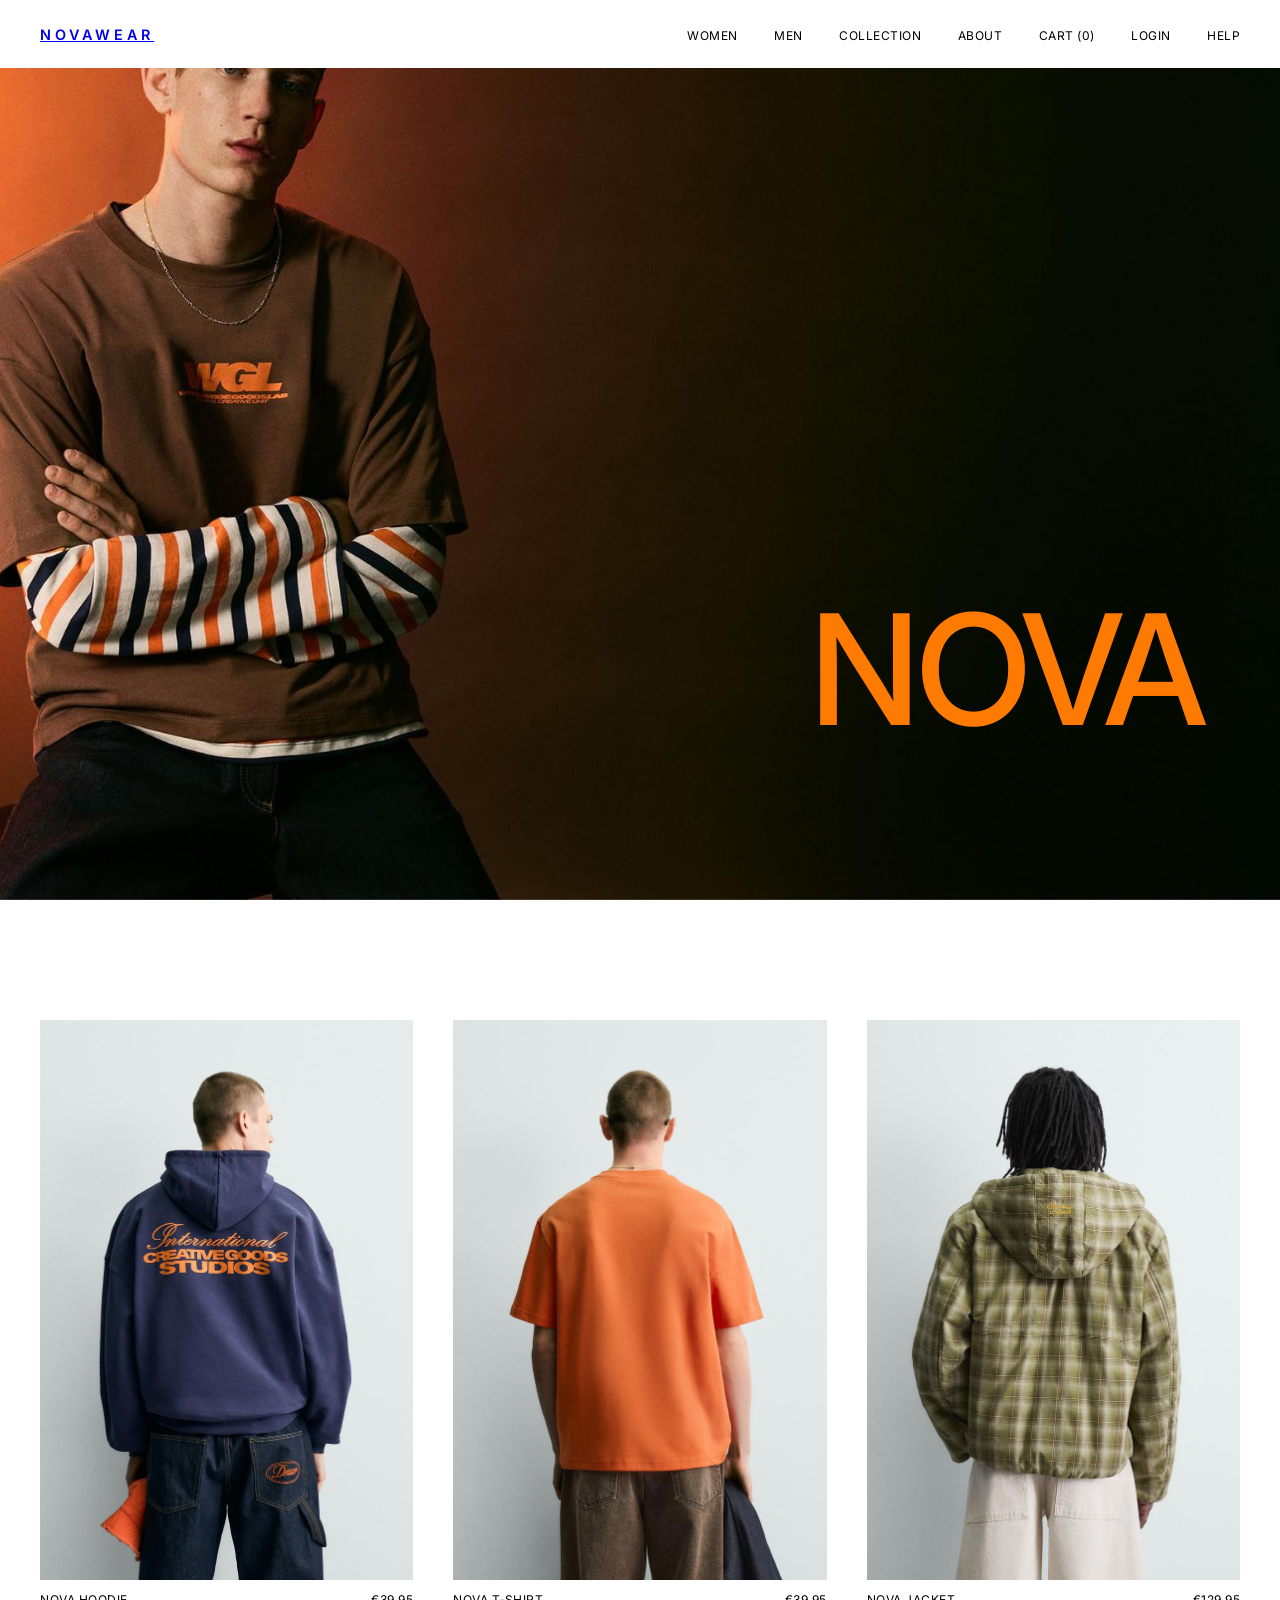
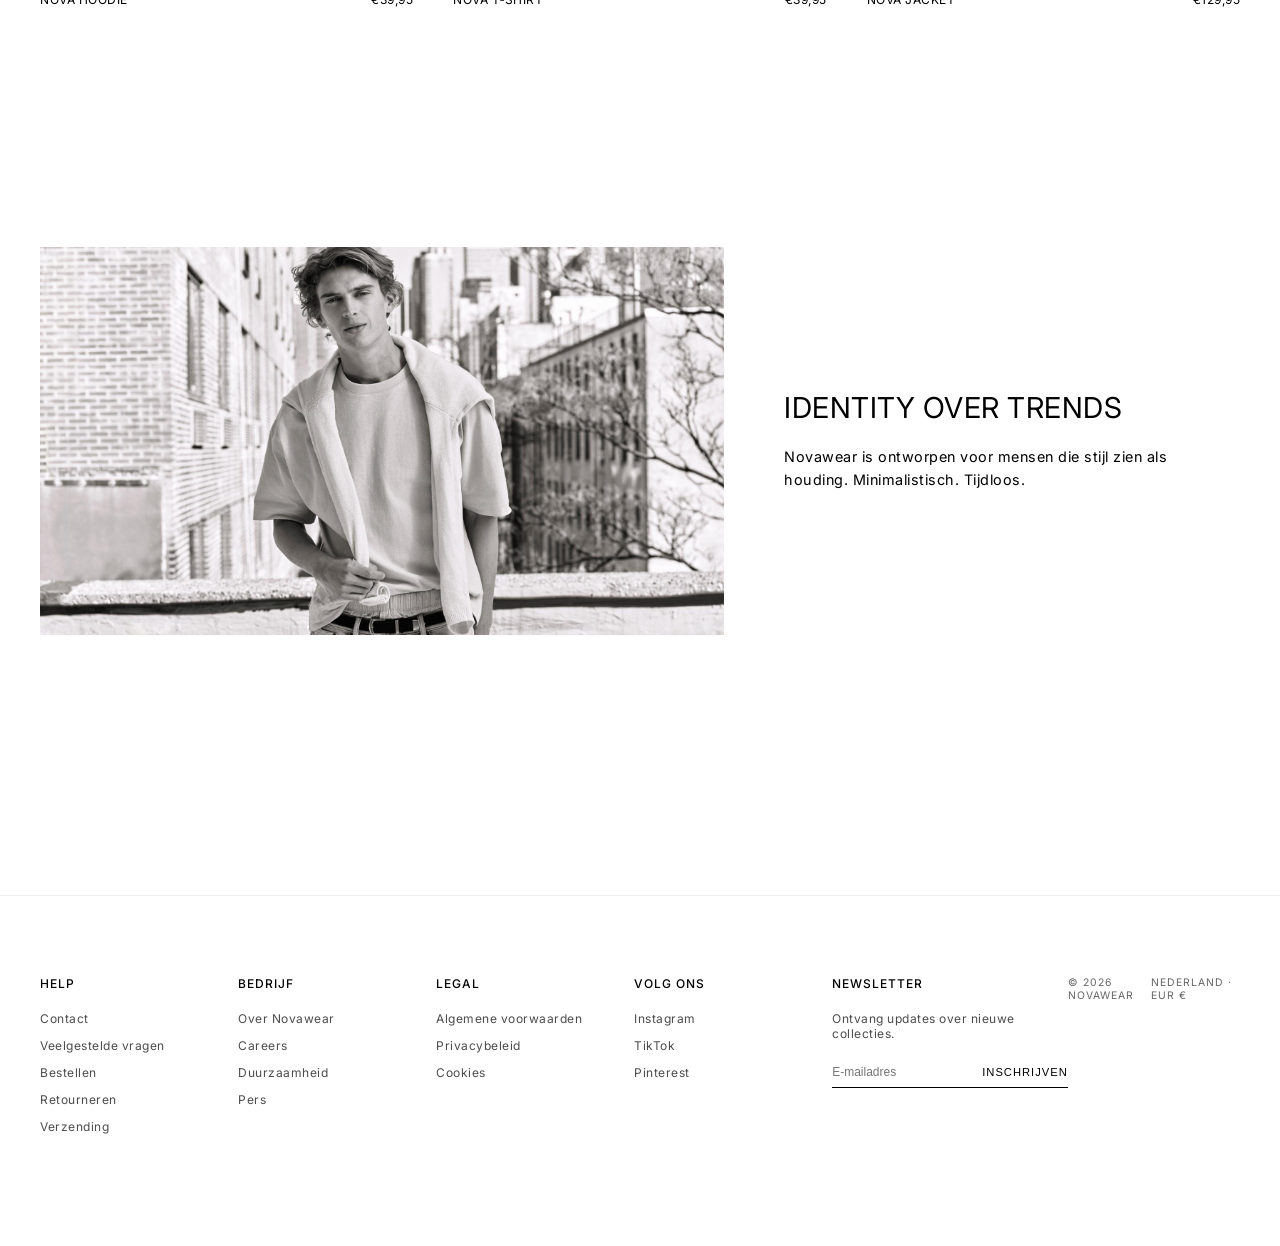
==== index.html @ 38c389eb "Initial commit: Novawear website with auth system" ====
<!DOCTYPE html>
<html lang="nl">
<head>
  <meta charset="UTF-8">
  <meta name="viewport" content="width=device-width, initial-scale=1.0">
  <title>Novawear</title>

  <!-- GOOGLE FONT -->
  <link href="https://fonts.googleapis.com/css2?family=Inter:wght@300;400;500;600&display=swap" rel="stylesheet">

  <!-- CSS -->
  <link rel="stylesheet" href="style.css">
</head>
<body>

<header class="header">
  <div class="logo">
    <a href="index.html">NOVAWEAR</a>
  </div>

  <nav class="nav" id="nav">
    <a href="women.html">WOMEN</a>
    <a href="men.html">MEN</a>
    <a href="collection.html">COLLECTION</a>
    <a href="about.html">ABOUT</a>
    <a href="cart.html">CART (<span id="cartCount">0</span>)</a>

    <!-- AUTH LINKS -->
    <a href="login.html" id="loginLink">LOGIN</a>
    <a href="account.html" id="accountLink" style="display:none;">ACCOUNT</a>
    <a href="#" id="logoutBtn" style="display:none;">LOGOUT</a>

    <a href="help.html">HELP</a>
  </nav>
</header>


<!-- ZARA STYLE HERO SLIDER -->
<section class="hero-zara">
  <img id="heroImage" src="images/hero foto voor website banner zara.jpg" alt="Novawear hero">

  <div class="hero-brand" id="heroBrand">
    <span>NOVA</span>
  </div>
</section>


<!-- ================= COLLECTION ================= -->
<section class="collection">
  <div class="product">
    <img src="images/SWEATSHIRT MET TEKSTEN EN CONTRASTERENDE CAPUCHON  2.jpg" alt="Nova Hoodie">
    <div class="info">
      <span>NOVA HOODIE</span>
      <span>€39,95</span>
    </div>
  </div>

  <div class="product">
    <img src="images/T%20shirt%20in%20relaxed%20fit%20interlock%202.jpg" alt="Nova T‑Shirt">
    <div class="info">
      <span>NOVA T‑SHIRT</span>
      <span>€39,95</span>
    </div>
  </div>

  <div class="product">
    <img src="images/CAZADORA RUITEN CAPUCHON 2.jpg" alt="Nova Jacket">
    <div class="info">
      <span>NOVA JACKET</span>
      <span>€129,95</span>
    </div>
  </div>
</section>

<!-- ================= EDITORIAL ================= -->
<section class="editorial">
  <img src="images/zara banner voor novawear 1.jpg" alt="Editorial image">
  <div class="editorial-text">
    <h2>IDENTITY OVER TRENDS</h2>
    <p>
      Novawear is ontworpen voor mensen die stijl zien als houding.
      Minimalistisch. Tijdloos.
    </p>
  </div>
</section>

<!-- ================= FOOTER ================= -->
<footer class="footer">
  <div class="footer-inner">

    <div class="footer-col">
      <h4>HELP</h4>
      <a href="#">Contact</a>
      <a href="#">Veelgestelde vragen</a>
      <a href="#">Bestellen</a>
      <a href="#">Retourneren</a>
      <a href="#">Verzending</a>
    </div>

    <div class="footer-col">
      <h4>BEDRIJF</h4>
      <a href="#">Over Novawear</a>
      <a href="#">Careers</a>
      <a href="#">Duurzaamheid</a>
      <a href="#">Pers</a>
    </div>

    <div class="footer-col">
      <h4>LEGAL</h4>
      <a href="#">Algemene voorwaarden</a>
      <a href="#">Privacybeleid</a>
      <a href="#">Cookies</a>
    </div>

    <div class="footer-col">
      <h4>VOLG ONS</h4>
      <a href="#">Instagram</a>
      <a href="#">TikTok</a>
      <a href="#">Pinterest</a>
    </div>

    <div class="footer-col newsletter">
      <h4>NEWSLETTER</h4>
      <p>Ontvang updates over nieuwe collecties.</p>
      <form>
        <input type="email" placeholder="E‑mailadres">
        <button type="submit">INSCHRIJVEN</button>
      </form>
    </div>

  </div>

  <div class="footer-bottom">
    <span>© 2026 NOVAWEAR</span>
    <span>NEDERLAND · EUR €</span>
  </div>
</footer>

</body>
</html>
---- style.css ----
/* RESET */
* {
  margin: 0;
  padding: 0;
  box-sizing: border-box;
}

/* BASE */
body {
  font-family: 'Inter', sans-serif;
  background: #fff;
  color: #000;
  letter-spacing: 0.5px;
}

img {
  width: 100%;
  display: block;
}

/* HEADER */
.header {
  position: fixed;
  top: 0;
  width: 100%;
  padding: 24px 40px;
  display: flex;
  justify-content: space-between;
  align-items: center;
  background: white;
  z-index: 1000;
}

.logo {
  font-weight: 600;
  letter-spacing: 4px;
  font-size: 0.9rem;
}

.nav a {
  margin-left: 32px;
  font-size: 0.75rem;
  text-decoration: none;
  color: black;
}

/* HERO */
.hero {
  margin-top: 80px;
}

.hero img {
  height: 90vh;
  object-fit: cover;
}

/* COLLECTION */
.collection {
  display: grid;
  grid-template-columns: repeat(3, 1fr);
  gap: 40px;
  padding: 120px 40px;
}

.product img {
  margin-bottom: 12px;
}

.info {
  display: flex;
  justify-content: space-between;
  font-size: 0.75rem;
}

/* EDITORIAL */
.editorial {
  display: grid;
  grid-template-columns: 1.5fr 1fr;
  gap: 60px;
  padding: 120px 40px;
  align-items: center;
}

.editorial-text h2 {
  font-size: 1.8rem;
  font-weight: 400;
  margin-bottom: 20px;
}

.editorial-text p {
  font-size: 0.9rem;
  max-width: 400px;
  line-height: 1.6;
}

/* FOOTER */
.footer {
  padding: 40px;
  display: flex;
  justify-content: space-between;
  font-size: 0.7rem;
  border-top: 1px solid #eee;
}

/* RESPONSIVE */
@media (max-width: 900px) {
  .collection {
    grid-template-columns: 1fr;
  }

  .editorial {
    grid-template-columns: 1fr;
  }

  .nav {
    display: none;
  }
}
/* ================= FOOTER ================= */

.footer {
  border-top: 1px solid #eee;
  padding: 80px 40px 40px;
  background: #fff;
}

.footer-inner {
  display: grid;
  grid-template-columns: repeat(5, 1fr);
  gap: 40px;
  margin-bottom: 60px;
}

.footer-col h4 {
  font-size: 0.75rem;
  font-weight: 500;
  letter-spacing: 1px;
  margin-bottom: 20px;
}

.footer-col a {
  display: block;
  font-size: 0.75rem;
  color: #000;
  text-decoration: none;
  margin-bottom: 12px;
  opacity: 0.7;
  transition: opacity 0.2s ease;
}

.footer-col a:hover {
  opacity: 1;
}

.footer-col p {
  font-size: 0.75rem;
  opacity: 0.7;
  margin-bottom: 16px;
}

/* Newsletter */
.newsletter form {
  display: flex;
  border-bottom: 1px solid #000;
}

.newsletter input {
  flex: 1;
  border: none;
  outline: none;
  font-size: 0.75rem;
  padding: 8px 0;
}

.newsletter button {
  background: none;
  border: none;
  font-size: 0.7rem;
  letter-spacing: 1px;
  cursor: pointer;
}

/* Footer bottom */
.footer-bottom {
  display: flex;
  justify-content: space-between;
  font-size: 0.7rem;
  opacity: 0.6;
}

/* ================= RESPONSIVE ================= */
@media (max-width: 900px) {
  .footer-inner {
    grid-template-columns: 1fr 1fr;
  }

  .footer-bottom {
    flex-direction: column;
    gap: 10px;
  }
}
/* ================= ZARA STYLE HERO ================= */

.hero-zara {
  position: relative;
  height: 100vh;
  overflow: hidden;
  background: #000;
}

/* Foto links */
.hero-image {
  position: absolute;
  left: 0;
  top: 0;
  width: 55%;
  height: 100%;
  object-fit: cover;
}

/* Grote merknaam rechts */
.hero-brand {
  position: absolute;
  right: 5%;
  bottom: 15%;
}

.hero-brand span {
  font-size: 22vw;
  font-weight: 500;
  letter-spacing: -10px;
  color: #ff7a00; /* accentkleur – kun je zwart maken */
  line-height: 0.9;
}

/* Menu rechtsboven */
.hero-menu {
  position: absolute;
  top: 30px;
  right: 40px;
  display: flex;
  flex-direction: column;
  gap: 14px;
}

.hero-menu a {
  font-size: 0.7rem;
  letter-spacing: 1px;
  text-decoration: none;
  color: white;
  opacity: 0.85;
}

.hero-menu a:hover {
  opacity: 1;
}

/* Responsive */
@media (max-width: 900px) {
  .hero-image {
    width: 100%;
  }

  .hero-brand span {
    font-size: 30vw;
    color: white;
  }
}
/* ===== ZARA HERO SLIDER ===== */

.hero-zara {
  position: relative;
  height: 100vh;
  overflow: hidden;
  background: #000;
}

.hero-zara img {
  position: absolute;
  inset: 0;
  width: 100%;
  height: 100%;
  object-fit: cover;
  transition: opacity 1.2s ease;
}

/* Merknaam – bewust kleiner en rustiger */
.hero-brand {
  position: absolute;
  right: 6%;
  bottom: 18%;
}

.hero-brand span {
  font-size: 12vw;        /* VEEL kleiner dan eerst */
  font-weight: 500;
  letter-spacing: -4px;
  transition: color 0.8s ease;
}

/* Menu rechtsboven */
.hero-menu {
  position: absolute;
  top: 32px;
  right: 40px;
  display: flex;
  flex-direction: column;
  gap: 14px;
}

.hero-menu a {
  font-size: 0.7rem;
  letter-spacing: 1px;
  color: white;
  text-decoration: none;
  opacity: 0.8;
}

.hero-menu a:hover {
  opacity: 1;
}

/* Mobile */
@media (max-width: 900px) {
  .hero-brand span {
    font-size: 22vw;
  }
}
/* =========================================
   AUTH PAGES – HIGH FASHION STYLE
   (LOGIN / REGISTER / HELP)
   ========================================= */

.auth-page,
.help-page {
  max-width: 460px;
  margin: 180px auto 140px;
  padding: 0 20px;
}

/* Titels */
.auth-page h1,
.help-page h1 {
  font-size: 2.2rem;
  font-weight: 400;
  letter-spacing: 3px;
  text-align: center;
  margin-bottom: 70px;
}

/* ================= FORMS ================= */

.auth-form {
  display: flex;
  flex-direction: column;
  gap: 36px;
}

.auth-form label {
  display: flex;
  flex-direction: column;
}

.auth-form span {
  font-size: 0.65rem;
  letter-spacing: 1.5px;
  text-transform: uppercase;
  margin-bottom: 8px;
  color: #666;
}

/* Inputs – ultra clean */
.auth-form input {
  border: none;
  border-bottom: 1px solid #000;
  padding: 10px 2px;
  font-size: 0.9rem;
  background: transparent;
  outline: none;
  transition: border-color 0.3s ease;
}

.auth-form input:focus {
  border-bottom-color: #ff7a00;
}

/* Button */
.auth-form button {
  margin-top: 10px;
  padding: 16px;
  background: #000;
  color: #fff;
  border: none;
  font-size: 0.7rem;
  letter-spacing: 2px;
  cursor: pointer;
  transition: background 0.3s ease;
}

.auth-form button:hover {
  background: #111;
}

/* Extra tekst */
.auth-note {
  margin-top: 34px;
  font-size: 0.65rem;
  letter-spacing: 1px;
  text-align: center;
}

.auth-note a {
  color: #000;
  text-decoration: none;
  border-bottom: 1px solid #000;
  padding-bottom: 2px;
}

/* ================= HELP PAGE ================= */

.help-page {
  max-width: 640px;
}

.help-section {
  margin-bottom: 70px;
}

.help-section h3 {
  font-size: 0.9rem;
  font-weight: 500;
  letter-spacing: 1px;
  margin-bottom: 12px;
}

.help-section p {
  font-size: 0.85rem;
  line-height: 1.7;
  color: #444;
  max-width: 520px;
}

/* Divider */
.help-section:not(:last-child) {
  padding-bottom: 40px;
  border-bottom: 1px solid #eee;
}

/* ================= FOOTER ================= */

.footer {
  margin-top: 140px;
}

.footer-bottom {
  font-size: 0.65rem;
  letter-spacing: 1px;
  opacity: 0.6;
}

/* ================= RESPONSIVE ================= */

@media (max-width: 768px) {
  .auth-page,
  .help-page {
    margin-top: 140px;
  }

  .auth-page h1,
  .help-page h1 {
    font-size: 1.9rem;
  }
}
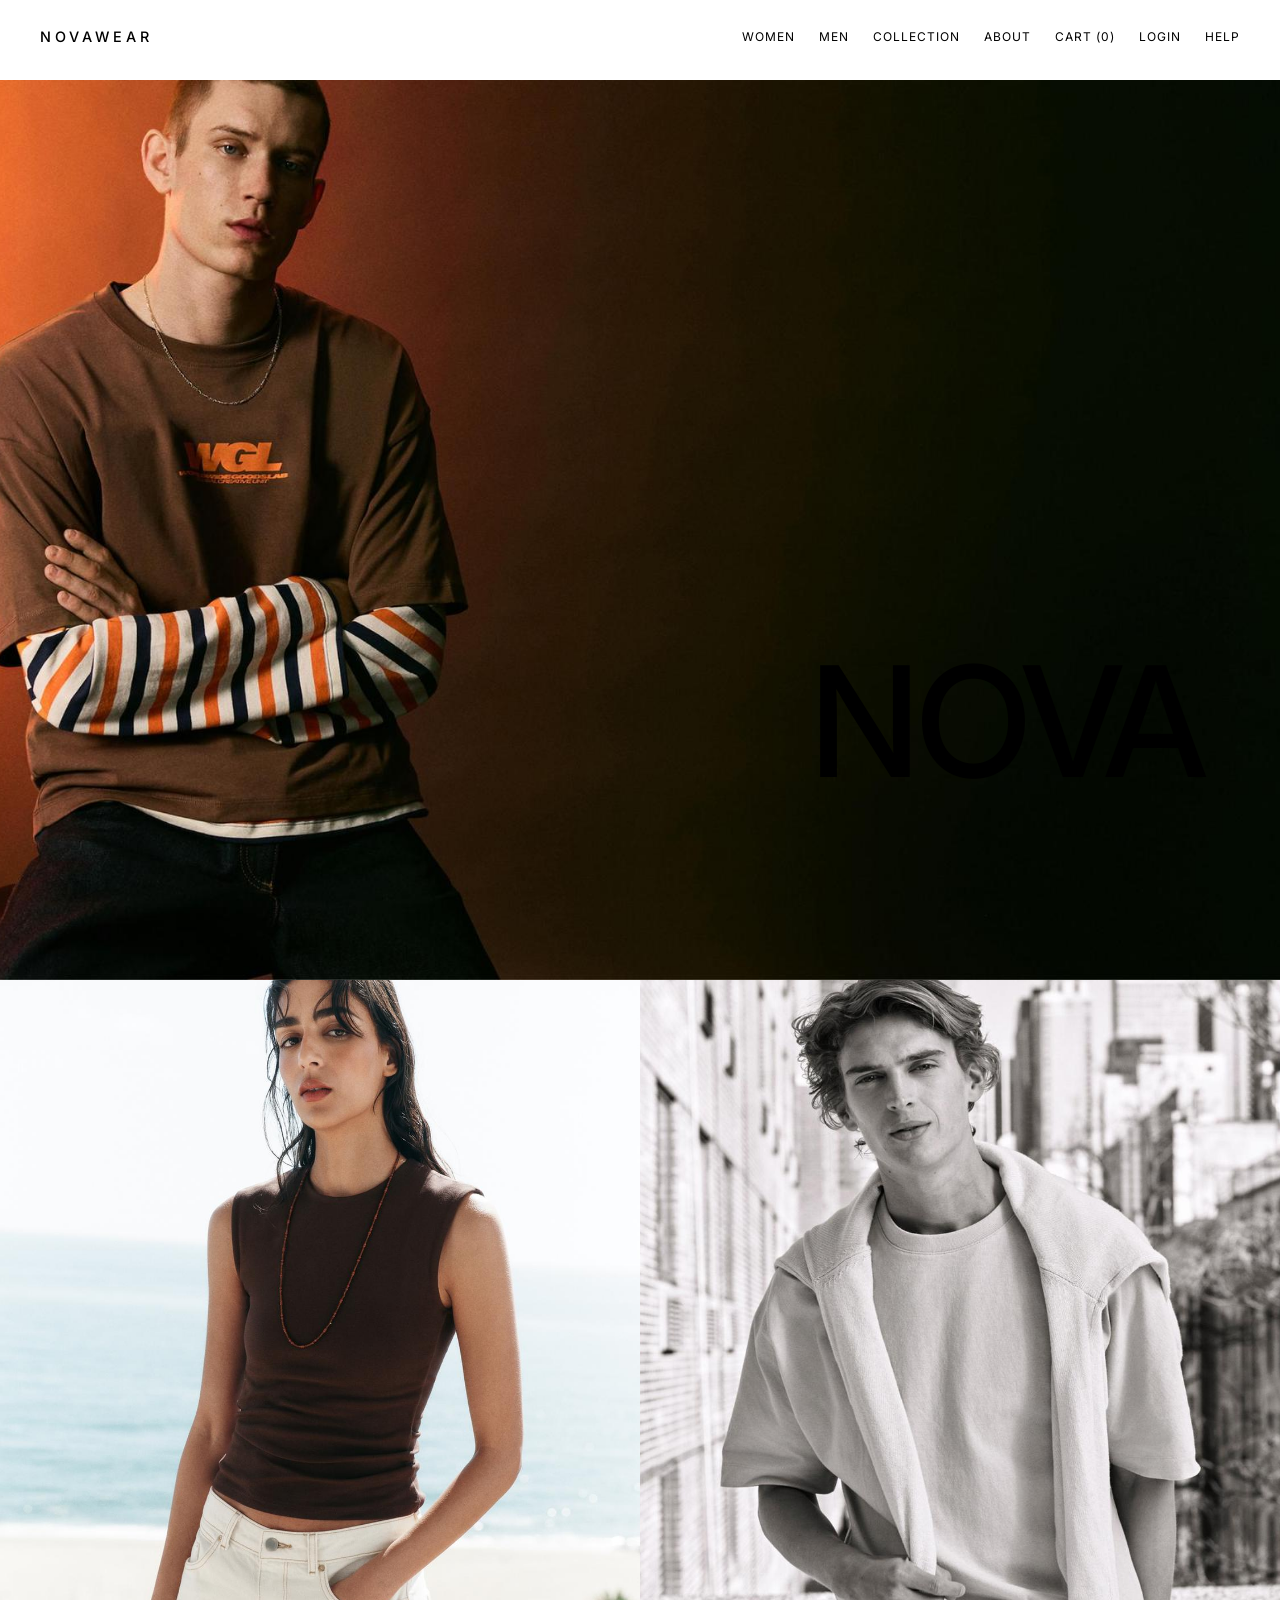
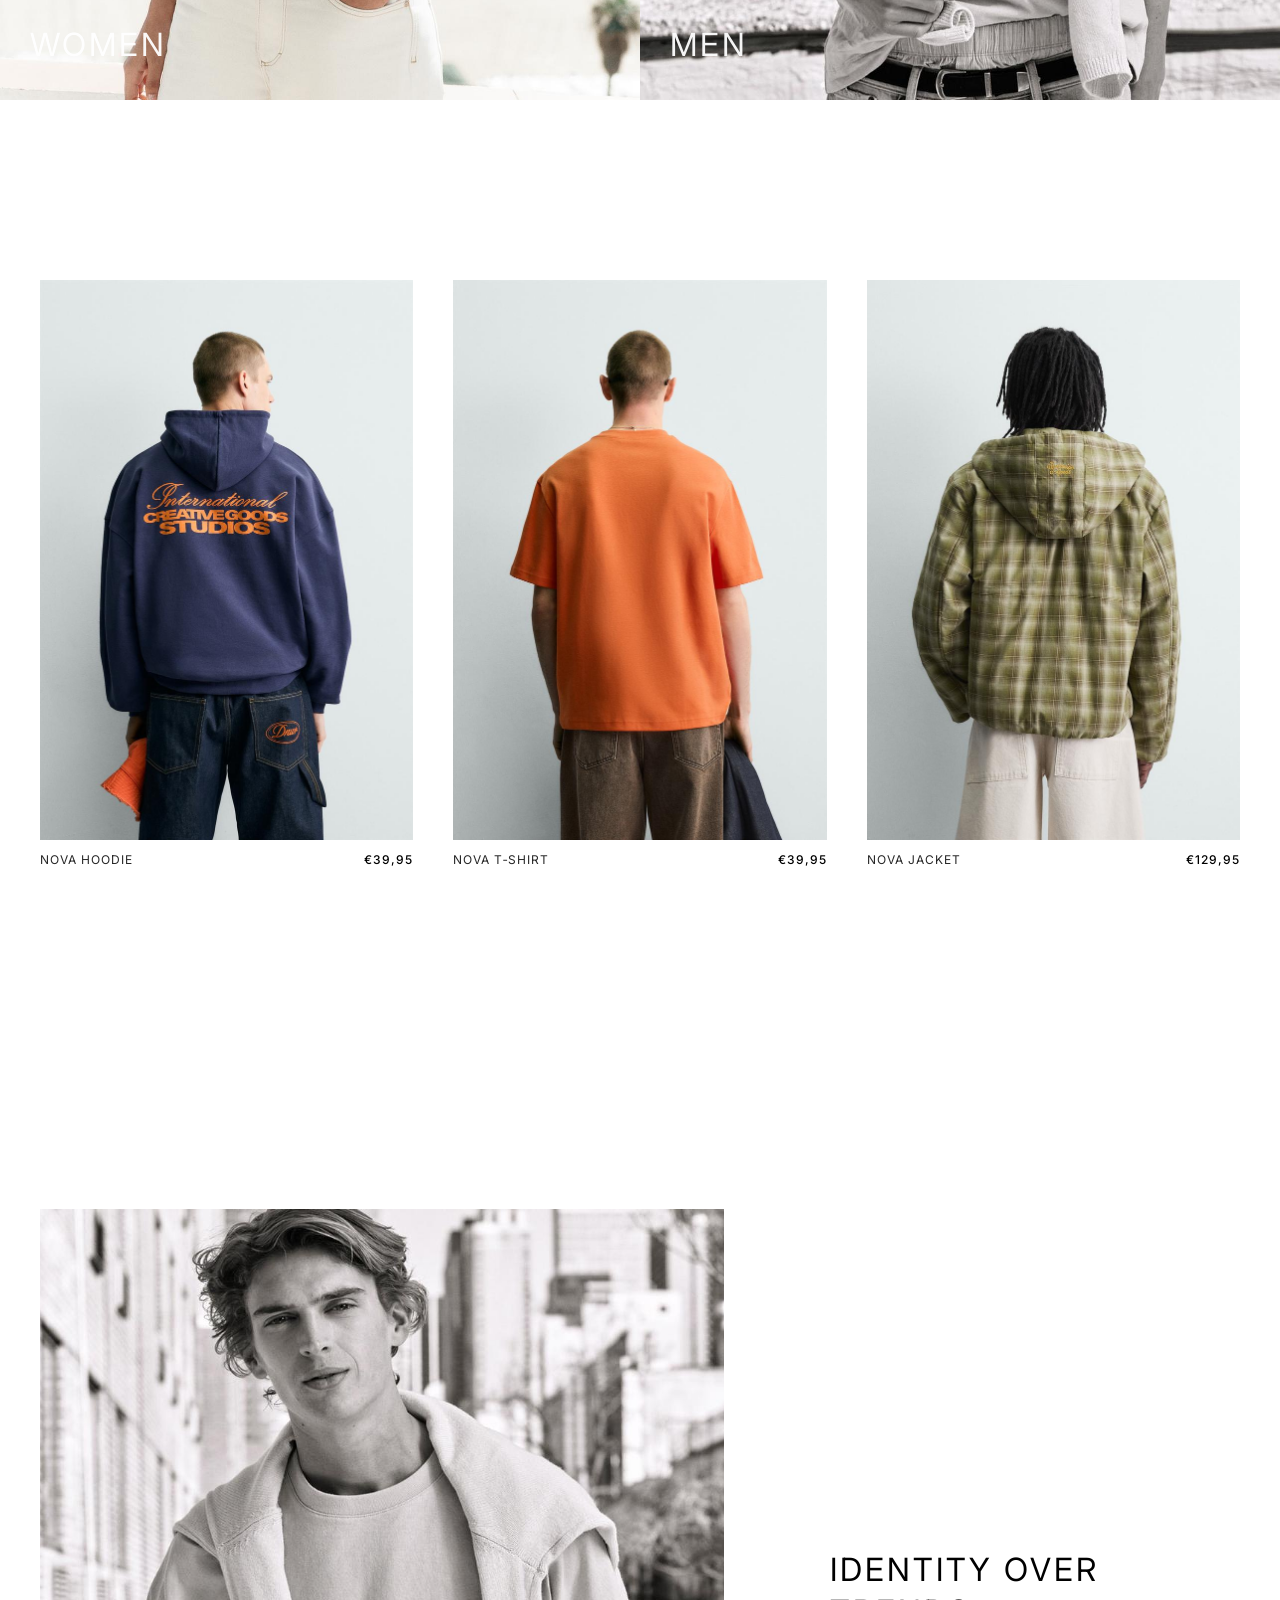
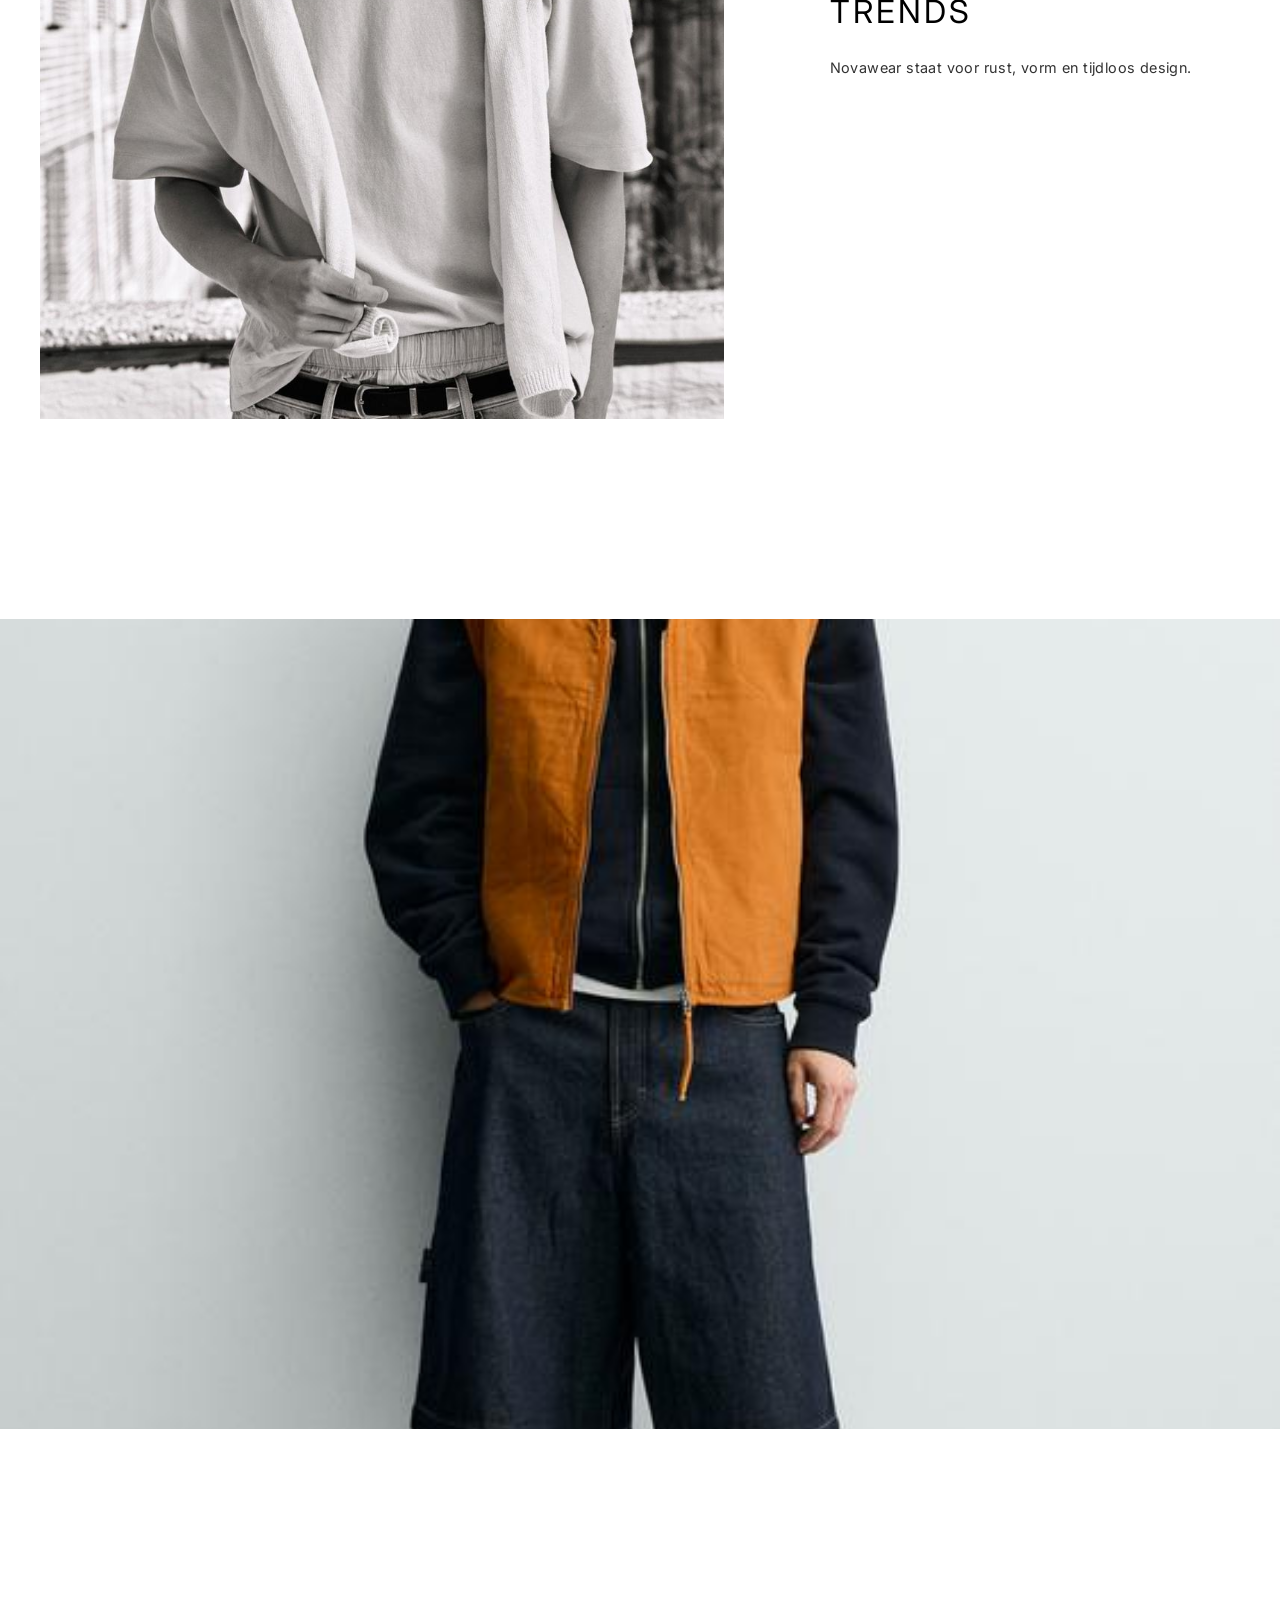
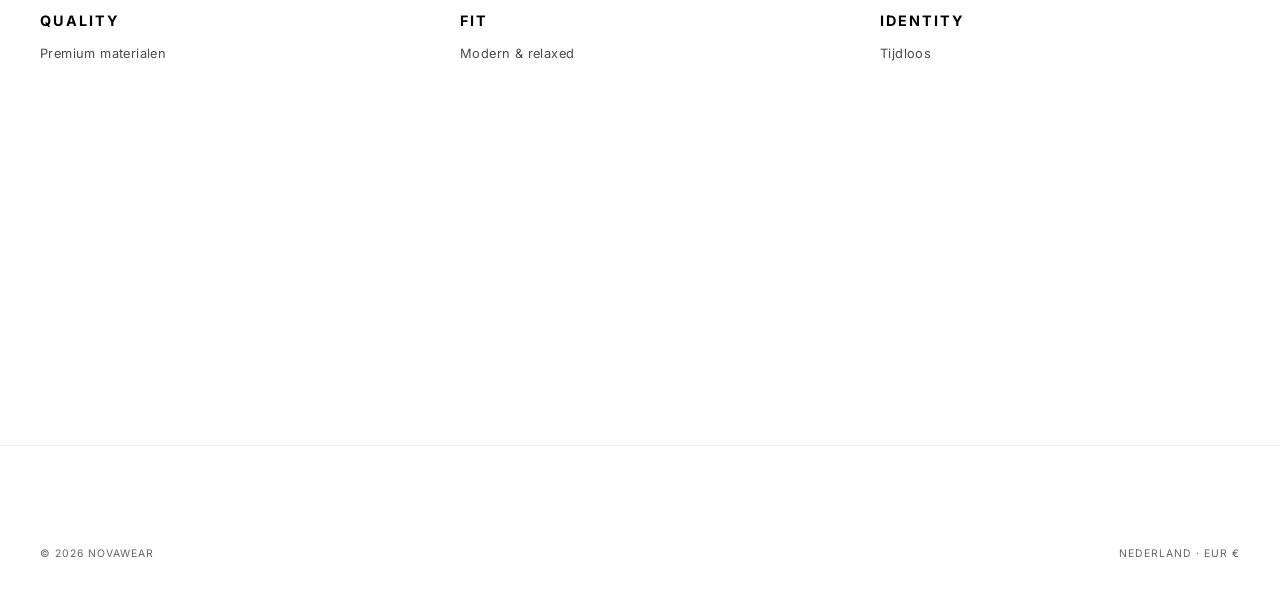
==== commit 86957968: "Add women & men collections and product detail page with editorial styling" ====
--- a/index.html
+++ b/index.html
@@ -1,31 +1,31 @@
 <!DOCTYPE html>
 <html lang="nl">
 <head>
-  <meta charset="UTF-8">
-  <meta name="viewport" content="width=device-width, initial-scale=1.0">
+  <meta charset="UTF-8" />
+  <meta name="viewport" content="width=device-width, initial-scale=1.0" />
   <title>Novawear</title>
 
   <!-- GOOGLE FONT -->
-  <link href="https://fonts.googleapis.com/css2?family=Inter:wght@300;400;500;600&display=swap" rel="stylesheet">
+  <link href="https://fonts.googleapis.com/css2?family=Inter:wght@300;400;500;600&display=swap" rel="stylesheet" />
 
   <!-- CSS -->
-  <link rel="stylesheet" href="style.css">
+  <link rel="stylesheet" href="style.css" />
 </head>
 <body>
 
+<!-- ================= HEADER ================= -->
 <header class="header">
   <div class="logo">
     <a href="index.html">NOVAWEAR</a>
   </div>
 
-  <nav class="nav" id="nav">
+  <nav class="nav">
     <a href="women.html">WOMEN</a>
     <a href="men.html">MEN</a>
     <a href="collection.html">COLLECTION</a>
     <a href="about.html">ABOUT</a>
     <a href="cart.html">CART (<span id="cartCount">0</span>)</a>
 
-    <!-- AUTH LINKS -->
     <a href="login.html" id="loginLink">LOGIN</a>
     <a href="account.html" id="accountLink" style="display:none;">ACCOUNT</a>
     <a href="#" id="logoutBtn" style="display:none;">LOGOUT</a>
@@ -34,107 +34,74 @@
   </nav>
 </header>
 
-
-<!-- ZARA STYLE HERO SLIDER -->
+<!-- ================= HERO ================= -->
 <section class="hero-zara">
   <img id="heroImage" src="images/hero foto voor website banner zara.jpg" alt="Novawear hero">
-
-  <div class="hero-brand" id="heroBrand">
+  <div class="hero-brand">
     <span>NOVA</span>
   </div>
 </section>
 
+<!-- ================= CATEGORIES ================= -->
+<section class="home-categories fade-in">
+  <a href="women.html" class="category-card">
+    <img src="images/dames foto 1.jpg" alt="Women">
+    <span>WOMEN</span>
+  </a>
+
+  <a href="men.html" class="category-card">
+    <img src="images/zara banner voor novawear 1.jpg" alt="Men">
+    <span>MEN</span>
+  </a>
+</section>
 
 <!-- ================= COLLECTION ================= -->
-<section class="collection">
+<section class="collection fade-in">
   <div class="product">
-    <img src="images/SWEATSHIRT MET TEKSTEN EN CONTRASTERENDE CAPUCHON  2.jpg" alt="Nova Hoodie">
-    <div class="info">
-      <span>NOVA HOODIE</span>
-      <span>€39,95</span>
-    </div>
+    <img src="images/SWEATSHIRT MET TEKSTEN EN CONTRASTERENDE CAPUCHON  2.jpg" alt="">
+    <div class="info"><span>NOVA HOODIE</span><span>€39,95</span></div>
   </div>
 
   <div class="product">
-    <img src="images/T%20shirt%20in%20relaxed%20fit%20interlock%202.jpg" alt="Nova T‑Shirt">
-    <div class="info">
-      <span>NOVA T‑SHIRT</span>
-      <span>€39,95</span>
-    </div>
+    <img src="images/T shirt in relaxed fit interlock 2.jpg" alt="">
+    <div class="info"><span>NOVA T‑SHIRT</span><span>€39,95</span></div>
   </div>
 
   <div class="product">
-    <img src="images/CAZADORA RUITEN CAPUCHON 2.jpg" alt="Nova Jacket">
-    <div class="info">
-      <span>NOVA JACKET</span>
-      <span>€129,95</span>
-    </div>
+    <img src="images/CAZADORA RUITEN CAPUCHON 2.jpg" alt="">
+    <div class="info"><span>NOVA JACKET</span><span>€129,95</span></div>
   </div>
 </section>
 
 <!-- ================= EDITORIAL ================= -->
-<section class="editorial">
-  <img src="images/zara banner voor novawear 1.jpg" alt="Editorial image">
+<section class="editorial fade-in">
+  <img src="images/zara banner voor novawear 1.jpg" alt="">
   <div class="editorial-text">
     <h2>IDENTITY OVER TRENDS</h2>
-    <p>
-      Novawear is ontworpen voor mensen die stijl zien als houding.
-      Minimalistisch. Tijdloos.
-    </p>
+    <p>Novawear staat voor rust, vorm en tijdloos design.</p>
   </div>
+</section>
+
+<!-- ================= FULL IMAGE ================= -->
+<section class="full-image fade-in">
+  <img src="images/banner nieuw footer.jpg" alt="">
+</section>
+
+<!-- ================= BRAND VALUES ================= -->
+<section class="brand-values fade-in">
+  <div><h4>QUALITY</h4><p>Premium materialen</p></div>
+  <div><h4>FIT</h4><p>Modern & relaxed</p></div>
+  <div><h4>IDENTITY</h4><p>Tijdloos</p></div>
 </section>
 
 <!-- ================= FOOTER ================= -->
 <footer class="footer">
-  <div class="footer-inner">
-
-    <div class="footer-col">
-      <h4>HELP</h4>
-      <a href="#">Contact</a>
-      <a href="#">Veelgestelde vragen</a>
-      <a href="#">Bestellen</a>
-      <a href="#">Retourneren</a>
-      <a href="#">Verzending</a>
-    </div>
-
-    <div class="footer-col">
-      <h4>BEDRIJF</h4>
-      <a href="#">Over Novawear</a>
-      <a href="#">Careers</a>
-      <a href="#">Duurzaamheid</a>
-      <a href="#">Pers</a>
-    </div>
-
-    <div class="footer-col">
-      <h4>LEGAL</h4>
-      <a href="#">Algemene voorwaarden</a>
-      <a href="#">Privacybeleid</a>
-      <a href="#">Cookies</a>
-    </div>
-
-    <div class="footer-col">
-      <h4>VOLG ONS</h4>
-      <a href="#">Instagram</a>
-      <a href="#">TikTok</a>
-      <a href="#">Pinterest</a>
-    </div>
-
-    <div class="footer-col newsletter">
-      <h4>NEWSLETTER</h4>
-      <p>Ontvang updates over nieuwe collecties.</p>
-      <form>
-        <input type="email" placeholder="E‑mailadres">
-        <button type="submit">INSCHRIJVEN</button>
-      </form>
-    </div>
-
-  </div>
-
   <div class="footer-bottom">
     <span>© 2026 NOVAWEAR</span>
     <span>NEDERLAND · EUR €</span>
   </div>
 </footer>
 
+<script src="script.js"></script>
 </body>
-</html>
+</html>
--- a/style.css
+++ b/style.css
@@ -1,473 +1,498 @@
-/* RESET */
+/* ==================================================
+   RESET & BASE
+   ================================================== */
+
 * {
   margin: 0;
   padding: 0;
   box-sizing: border-box;
 }
 
-/* BASE */
 body {
   font-family: 'Inter', sans-serif;
-  background: #fff;
-  color: #000;
-  letter-spacing: 0.5px;
+  background: #ffffff;
+  color: #000000;
+  line-height: 1.6;
+  letter-spacing: 0.4px;
 }
 
 img {
   width: 100%;
+  height: auto;
   display: block;
 }
 
-/* HEADER */
+a {
+  text-decoration: none;
+  color: inherit;
+}
+
+/* ==================================================
+   HEADER
+   ================================================== */
+
 .header {
   position: fixed;
   top: 0;
   width: 100%;
   padding: 24px 40px;
+  background: #ffffff;
   display: flex;
   justify-content: space-between;
   align-items: center;
-  background: white;
   z-index: 1000;
 }
 
-.logo {
-  font-weight: 600;
+.logo a {
+  font-size: 0.9rem;
   letter-spacing: 4px;
-  font-size: 0.9rem;
+  font-weight: 500;
+  color: #000;
+}
+
+.nav {
+  display: flex;
+  align-items: center;
+  gap: 24px;
 }
 
 .nav a {
-  margin-left: 32px;
   font-size: 0.75rem;
-  text-decoration: none;
-  color: black;
-}
-
-/* HERO */
-.hero {
+  letter-spacing: 1px;
+}
+
+/* ==================================================
+   HERO
+   ================================================== */
+
+.hero-zara {
+  position: relative;
+  height: 100vh;
   margin-top: 80px;
-}
-
-.hero img {
-  height: 90vh;
+  overflow: hidden;
+}
+
+.hero-zara img {
+  width: 100%;
+  height: 100%;
   object-fit: cover;
-}
-
-/* COLLECTION */
+  transition: opacity 1s ease;
+}
+
+.hero-brand {
+  position: absolute;
+  right: 6%;
+  bottom: 15%;
+}
+
+.hero-brand span {
+  font-size: 12vw;
+  font-weight: 500;
+  letter-spacing: -4px;
+  transition: color 0.6s ease;
+}
+
+/* ==================================================
+   HOME CATEGORIES
+   ================================================== */
+
+.home-categories {
+  display: grid;
+  grid-template-columns: 1fr 1fr;
+}
+
+.home-categories a {
+  position: relative;
+}
+
+.home-categories img {
+  height: 80vh;
+  object-fit: cover;
+}
+
+/* WOMEN – custom focus */
+.home-categories a:first-child img {
+  object-position: center 5%;
+}
+
+/* MEN – default */
+.home-categories a:last-child img {
+  object-position: center center;
+}
+
+.home-categories span {
+  position: absolute;
+  bottom: 30px;
+  left: 30px;
+  font-size: 1.7rem;
+  font-weight: 400;
+  letter-spacing: 2px;
+  color: #ffffff;
+}
+
+/* ==================================================
+   COLLECTION
+   ================================================== */
+
 .collection {
+  padding: 140px 40px;
   display: grid;
   grid-template-columns: repeat(3, 1fr);
   gap: 40px;
-  padding: 120px 40px;
 }
 
 .product img {
-  margin-bottom: 12px;
+  margin-bottom: 10px;
 }
 
 .info {
   display: flex;
   justify-content: space-between;
   font-size: 0.75rem;
-}
-
-/* EDITORIAL */
+  letter-spacing: 1px;
+}
+
+/* ==================================================
+   EDITORIAL
+   ================================================== */
+
 .editorial {
-  display: grid;
-  grid-template-columns: 1.5fr 1fr;
+  padding: 160px 40px;
+  display: grid;
+  grid-template-columns: 1.2fr 0.8fr;
   gap: 60px;
-  padding: 120px 40px;
   align-items: center;
 }
 
+.editorial img {
+  height: 90vh;
+  object-fit: cover;
+}
+
 .editorial-text h2 {
-  font-size: 1.8rem;
+  font-size: 2rem;
   font-weight: 400;
+  letter-spacing: 3px;
   margin-bottom: 20px;
 }
 
 .editorial-text p {
   font-size: 0.9rem;
-  max-width: 400px;
-  line-height: 1.6;
-}
-
-/* FOOTER */
+  max-width: 420px;
+  opacity: 0.8;
+}
+
+/* ==================================================
+   FULL IMAGE
+   ================================================== */
+
+.full-image img {
+  height: 90vh;
+  object-fit: cover;
+}
+
+/* ==================================================
+   BRAND VALUES
+   ================================================== */
+
+.brand-values {
+  padding: 140px 40px;
+  display: grid;
+  grid-template-columns: repeat(3, 1fr);
+  gap: 60px;
+}
+
+.brand-values h4 {
+  font-size: 0.9rem;
+  letter-spacing: 2px;
+  margin-bottom: 12px;
+}
+
+.brand-values p {
+  font-size: 0.8rem;
+  opacity: 0.7;
+}
+
+/* ==================================================
+   FOOTER
+   ================================================== */
+
 .footer {
-  padding: 40px;
-  display: flex;
-  justify-content: space-between;
-  font-size: 0.7rem;
-  border-top: 1px solid #eee;
-}
-
-/* RESPONSIVE */
-@media (max-width: 900px) {
-  .collection {
-    grid-template-columns: 1fr;
-  }
-
-  .editorial {
-    grid-template-columns: 1fr;
-  }
-
-  .nav {
-    display: none;
-  }
-}
-/* ================= FOOTER ================= */
-
-.footer {
-  border-top: 1px solid #eee;
-  padding: 80px 40px 40px;
-  background: #fff;
+  padding: 100px 40px 40px;
+  border-top: 1px solid #ededed;
 }
 
 .footer-inner {
   display: grid;
-  grid-template-columns: repeat(5, 1fr);
-  gap: 40px;
+  grid-template-columns: repeat(3, 1fr);
+  gap: 60px;
   margin-bottom: 60px;
 }
 
 .footer-col h4 {
   font-size: 0.75rem;
-  font-weight: 500;
   letter-spacing: 1px;
-  margin-bottom: 20px;
+  margin-bottom: 16px;
 }
 
 .footer-col a {
   display: block;
   font-size: 0.75rem;
-  color: #000;
-  text-decoration: none;
-  margin-bottom: 12px;
+  margin-bottom: 10px;
   opacity: 0.7;
-  transition: opacity 0.2s ease;
 }
 
 .footer-col a:hover {
   opacity: 1;
 }
 
-.footer-col p {
-  font-size: 0.75rem;
-  opacity: 0.7;
-  margin-bottom: 16px;
-}
-
-/* Newsletter */
-.newsletter form {
-  display: flex;
-  border-bottom: 1px solid #000;
-}
-
-.newsletter input {
-  flex: 1;
-  border: none;
-  outline: none;
-  font-size: 0.75rem;
-  padding: 8px 0;
-}
-
-.newsletter button {
-  background: none;
-  border: none;
-  font-size: 0.7rem;
-  letter-spacing: 1px;
-  cursor: pointer;
-}
-
-/* Footer bottom */
 .footer-bottom {
   display: flex;
   justify-content: space-between;
-  font-size: 0.7rem;
+  font-size: 0.65rem;
+  letter-spacing: 1px;
   opacity: 0.6;
 }
 
-/* ================= RESPONSIVE ================= */
+/* ==================================================
+   SCROLL FADE ANIMATIONS
+   ================================================== */
+
+.fade-in {
+  opacity: 0;
+  transform: translateY(30px);
+  transition: opacity 0.9s ease, transform 0.9s ease;
+}
+
+.fade-in.visible {
+  opacity: 1;
+  transform: translateY(0);
+}
+
+/* ==================================================
+   RESPONSIVE
+   ================================================== */
+
+@media (max-width: 1000px) {
+  .home-categories,
+  .collection,
+  .editorial,
+  .brand-values {
+    grid-template-columns: 1fr;
+  }
+
+  .hero-brand span {
+    font-size: 22vw;
+  }
+}
+/* =========================================
+   VISUAL POLISH – EDITORIAL FEEL
+   ========================================= */
+
+/* ----- Algemene spacing verfijning ----- */
+.collection,
+.editorial,
+.brand-values,
+.footer {
+  position: relative;
+}
+
+.collection {
+  padding-top: 180px;
+}
+
+.editorial {
+  padding-top: 200px;
+  padding-bottom: 200px;
+}
+
+.brand-values {
+  padding-top: 180px;
+  padding-bottom: 180px;
+}
+
+/* =========================================
+   IMAGE INTERACTION (ZEER SUBTIEL)
+   ========================================= */
+
+.product img,
+.home-categories img,
+.editorial img,
+.full-image img {
+  transition: transform 0.8s ease;
+}
+
+/* Hover effect alleen op desktop */
+@media (hover: hover) {
+  .product:hover img {
+    transform: scale(1.03);
+  }
+
+  .home-categories a:hover img {
+    transform: scale(1.02);
+  }
+}
+
+/* =========================================
+   CATEGORY TEXT – MEER EDITORIAL
+   ========================================= */
+
+.home-categories span {
+  font-size: 2rem;
+  letter-spacing: 3px;
+  font-weight: 400;
+  text-transform: uppercase;
+  opacity: 0.95;
+}
+
+/* =========================================
+   PRODUCT INFO – MEER LUXE
+   ========================================= */
+
+.info {
+  margin-top: 6px;
+}
+
+.info span:first-child {
+  opacity: 0.85;
+}
+
+.info span:last-child {
+  font-weight: 500;
+}
+
+/* =========================================
+   EDITORIAL TEKST – MEER LUCHT
+   ========================================= */
+
+.editorial-text {
+  padding-left: 10%;
+}
+
+.editorial-text h2 {
+  line-height: 1.3;
+}
+
+.editorial-text p {
+  margin-top: 24px;
+}
+
+/* =========================================
+   HERO – IETS MEER PRESENCE
+   ========================================= */
+
+.hero-brand span {
+  text-transform: uppercase;
+  opacity: 0.95;
+}
+
+/* =========================================
+   BRAND VALUES – HELDERDER STRUCTUUR
+   ========================================= */
+
+.brand-values div {
+  padding-right: 10%;
+}
+
+/* =========================================
+   FOOTER – MEER RUST
+   ========================================= */
+
+.footer {
+  margin-top: 200px;
+}
+
+.footer-col a {
+  letter-spacing: 0.5px;
+}
+
+/* =========================================
+   RESPONSIVE VERFIJNING
+   ========================================= */
+
 @media (max-width: 900px) {
-  .footer-inner {
-    grid-template-columns: 1fr 1fr;
-  }
-
-  .footer-bottom {
-    flex-direction: column;
-    gap: 10px;
-  }
-}
-/* ================= ZARA STYLE HERO ================= */
-
-.hero-zara {
+  .editorial-text {
+    padding-left: 0;
+  }
+
+  .home-categories span {
+    font-size: 1.5rem;
+  }
+}
+/* ======================================
+   WOMEN / MEN PAGES – EDITORIAL STYLE
+   ====================================== */
+
+/* Hero */
+.section-hero {
   position: relative;
   height: 100vh;
-  overflow: hidden;
-  background: #000;
-}
-
-/* Foto links */
-.hero-image {
-  position: absolute;
-  left: 0;
-  top: 0;
-  width: 55%;
-  height: 100%;
-  object-fit: cover;
-}
-
-/* Grote merknaam rechts */
-.hero-brand {
-  position: absolute;
-  right: 5%;
-  bottom: 15%;
-}
-
-.hero-brand span {
-  font-size: 22vw;
-  font-weight: 500;
-  letter-spacing: -10px;
-  color: #ff7a00; /* accentkleur – kun je zwart maken */
-  line-height: 0.9;
-}
-
-/* Menu rechtsboven */
-.hero-menu {
-  position: absolute;
-  top: 30px;
-  right: 40px;
-  display: flex;
-  flex-direction: column;
-  gap: 14px;
-}
-
-.hero-menu a {
-  font-size: 0.7rem;
-  letter-spacing: 1px;
-  text-decoration: none;
-  color: white;
-  opacity: 0.85;
-}
-
-.hero-menu a:hover {
-  opacity: 1;
-}
-
-/* Responsive */
-@media (max-width: 900px) {
-  .hero-image {
-    width: 100%;
-  }
-
-  .hero-brand span {
-    font-size: 30vw;
-    color: white;
-  }
-}
-/* ===== ZARA HERO SLIDER ===== */
-
-.hero-zara {
-  position: relative;
-  height: 100vh;
-  overflow: hidden;
-  background: #000;
-}
-
-.hero-zara img {
-  position: absolute;
-  inset: 0;
+  margin-top: 80px;
+}
+
+.section-hero img {
   width: 100%;
   height: 100%;
   object-fit: cover;
-  transition: opacity 1.2s ease;
-}
-
-/* Merknaam – bewust kleiner en rustiger */
-.hero-brand {
+}
+
+.section-hero-text {
   position: absolute;
-  right: 6%;
-  bottom: 18%;
-}
-
-.hero-brand span {
-  font-size: 12vw;        /* VEEL kleiner dan eerst */
-  font-weight: 500;
-  letter-spacing: -4px;
-  transition: color 0.8s ease;
-}
-
-/* Menu rechtsboven */
-.hero-menu {
-  position: absolute;
-  top: 32px;
-  right: 40px;
-  display: flex;
-  flex-direction: column;
-  gap: 14px;
-}
-
-.hero-menu a {
-  font-size: 0.7rem;
-  letter-spacing: 1px;
-  color: white;
-  text-decoration: none;
+  bottom: 12%;
+  left: 6%;
+}
+
+.section-hero-text h1 {
+  font-size: 4rem;
+  font-weight: 400;
+  letter-spacing: 6px;
+}
+
+.section-hero-text p {
+  margin-top: 10px;
+  font-size: 0.85rem;
   opacity: 0.8;
 }
 
-.hero-menu a:hover {
-  opacity: 1;
-}
-
-/* Mobile */
-@media (max-width: 900px) {
-  .hero-brand span {
-    font-size: 22vw;
-  }
-}
-/* =========================================
-   AUTH PAGES – HIGH FASHION STYLE
-   (LOGIN / REGISTER / HELP)
-   ========================================= */
-
-.auth-page,
-.help-page {
-  max-width: 460px;
-  margin: 180px auto 140px;
-  padding: 0 20px;
-}
-
-/* Titels */
-.auth-page h1,
-.help-page h1 {
-  font-size: 2.2rem;
+/* Editorial block */
+.page-editorial {
+  display: grid;
+  grid-template-columns: 1fr 1fr;
+  gap: 80px;
+  padding: 200px 40px;
+  align-items: center;
+}
+
+.page-editorial.reverse {
+  grid-template-columns: 1fr 1fr;
+}
+
+.page-editorial.reverse img {
+  order: -1;
+}
+
+.page-text h2 {
+  font-size: 1.8rem;
   font-weight: 400;
   letter-spacing: 3px;
-  text-align: center;
-  margin-bottom: 70px;
-}
-
-/* ================= FORMS ================= */
-
-.auth-form {
-  display: flex;
-  flex-direction: column;
-  gap: 36px;
-}
-
-.auth-form label {
-  display: flex;
-  flex-direction: column;
-}
-
-.auth-form span {
-  font-size: 0.65rem;
-  letter-spacing: 1.5px;
-  text-transform: uppercase;
-  margin-bottom: 8px;
-  color: #666;
-}
-
-/* Inputs – ultra clean */
-.auth-form input {
-  border: none;
-  border-bottom: 1px solid #000;
-  padding: 10px 2px;
+  margin-bottom: 20px;
+}
+
+.page-text p {
   font-size: 0.9rem;
-  background: transparent;
-  outline: none;
-  transition: border-color 0.3s ease;
-}
-
-.auth-form input:focus {
-  border-bottom-color: #ff7a00;
-}
-
-/* Button */
-.auth-form button {
-  margin-top: 10px;
-  padding: 16px;
-  background: #000;
-  color: #fff;
-  border: none;
-  font-size: 0.7rem;
-  letter-spacing: 2px;
-  cursor: pointer;
-  transition: background 0.3s ease;
-}
-
-.auth-form button:hover {
-  background: #111;
-}
-
-/* Extra tekst */
-.auth-note {
-  margin-top: 34px;
-  font-size: 0.65rem;
-  letter-spacing: 1px;
-  text-align: center;
-}
-
-.auth-note a {
-  color: #000;
-  text-decoration: none;
-  border-bottom: 1px solid #000;
-  padding-bottom: 2px;
-}
-
-/* ================= HELP PAGE ================= */
-
-.help-page {
-  max-width: 640px;
-}
-
-.help-section {
-  margin-bottom: 70px;
-}
-
-.help-section h3 {
-  font-size: 0.9rem;
-  font-weight: 500;
-  letter-spacing: 1px;
-  margin-bottom: 12px;
-}
-
-.help-section p {
-  font-size: 0.85rem;
-  line-height: 1.7;
-  color: #444;
-  max-width: 520px;
-}
-
-/* Divider */
-.help-section:not(:last-child) {
-  padding-bottom: 40px;
-  border-bottom: 1px solid #eee;
-}
-
-/* ================= FOOTER ================= */
-
-.footer {
-  margin-top: 140px;
-}
-
-.footer-bottom {
-  font-size: 0.65rem;
-  letter-spacing: 1px;
-  opacity: 0.6;
-}
-
-/* ================= RESPONSIVE ================= */
-
-@media (max-width: 768px) {
-  .auth-page,
-  .help-page {
-    margin-top: 140px;
-  }
-
-  .auth-page h1,
-  .help-page h1 {
-    font-size: 1.9rem;
-  }
-}
+  max-width: 420px;
+  opacity: 0.75;
+}
+
+/* Responsive */
+@media (max-width: 1000px) {
+  .section-hero-text h1 {
+    font-size: 3rem;
+  }
+
+  .page-editorial {
+    grid-template-columns: 1fr;
+    padding: 140px 40px;
+  }
+}
+
